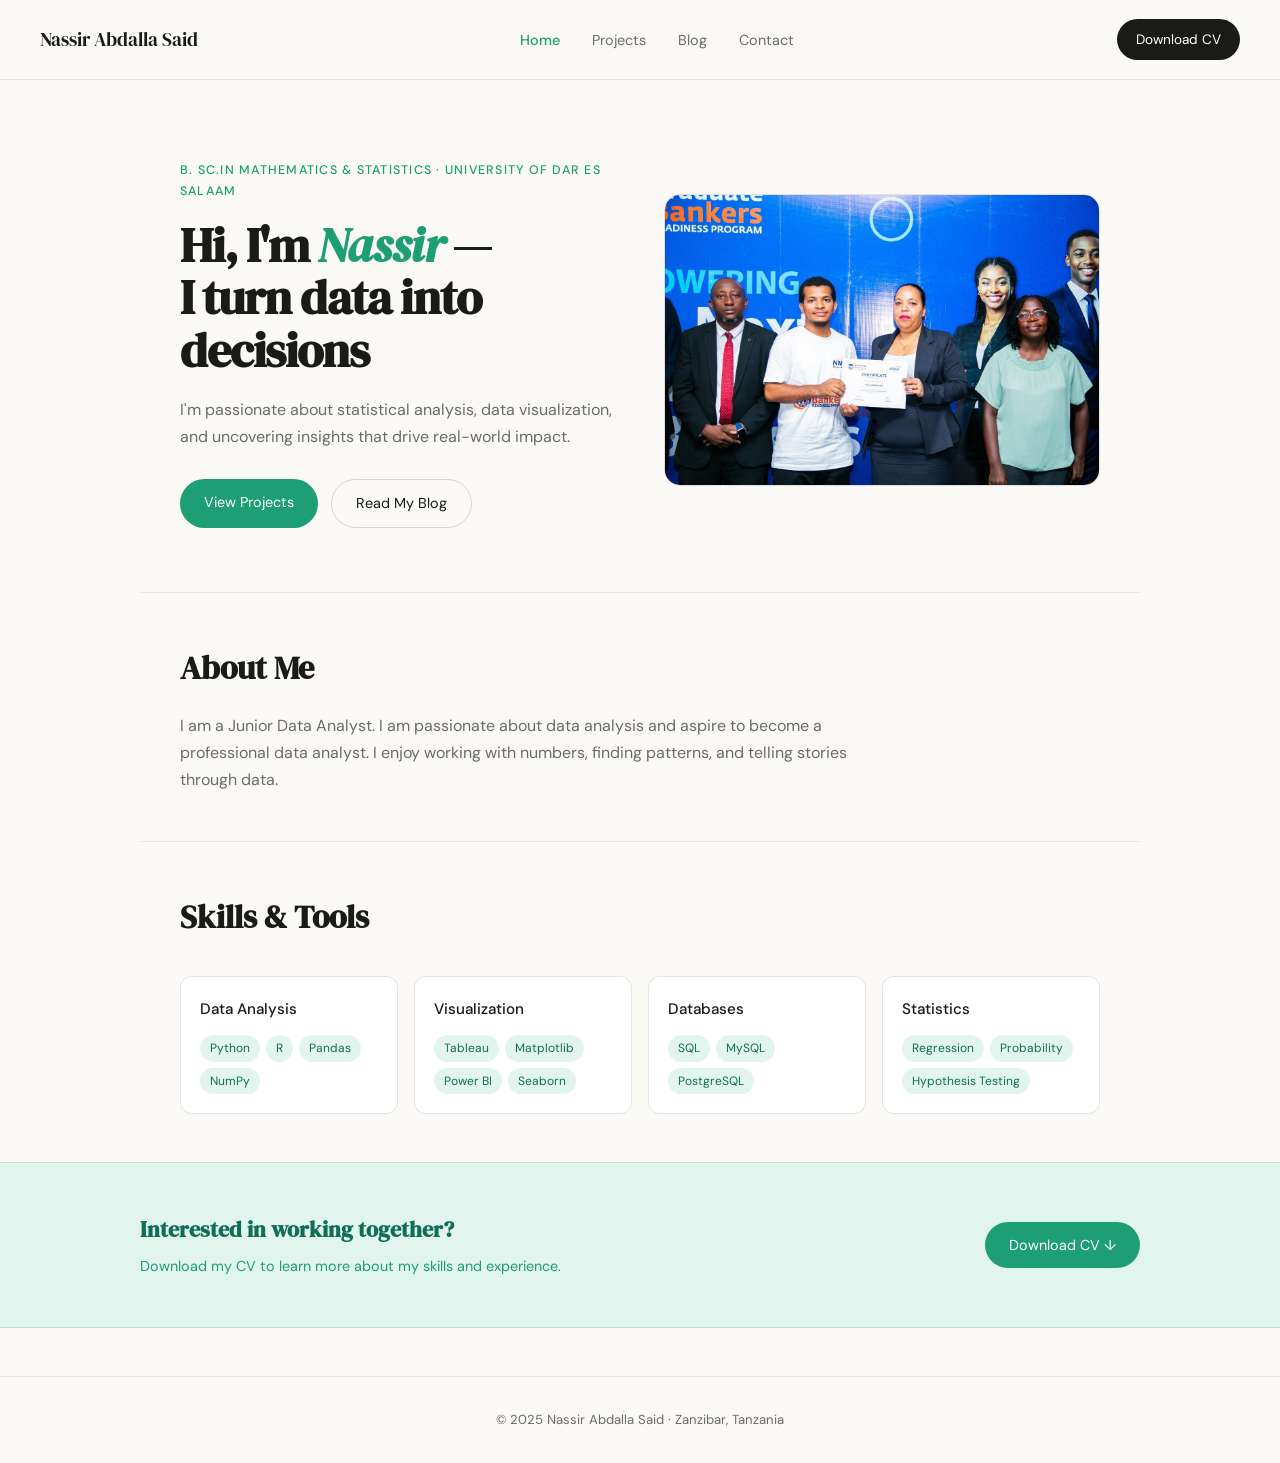
==== index.html @ 29805b3f "Initial portfolio commit" ====
<!DOCTYPE html>
<html lang="en">
<head>
  <meta charset="UTF-8" />
  <meta name="viewport" content="width=device-width, initial-scale=1.0"/>
  <title>Nassir Abdalla Said | Data Analyst</title>
  <link rel="stylesheet" href="css/style.css" />
  <link href="https://fonts.googleapis.com/css2?family=DM+Serif+Display:ital@0;1&family=DM+Sans:wght@300;400;500&display=swap" rel="stylesheet"/>
</head>
<body>

  <!-- NAVIGATION -->
  <nav class="navbar">
    <div class="nav-logo">Nassir Abdalla Said</div>
    <ul class="nav-links">
      <li><a href="index.html">Home</a></li>
      <li><a href="pages/projects.html">Projects</a></li>
      <li><a href="pages/blog.html">Blog</a></li>
      <li><a href="pages/contact.html">Contact</a></li>
    </ul>
    <a href="images/cv.pdf" download class="nav-btn">Download CV</a>
    <div class="hamburger" id="hamburger">&#9776;</div>
  </nav>

  <!-- HERO -->
  <section class="hero">
    <div class="hero-text">
      <p class="hero-tag">B. Sc.in Mathematics & Statistics · University of Dar es Salaam</p>
      <h1>Hi, I'm <em>Nassir</em> —<br/>I turn data into decisions</h1>
      <p class="hero-sub">I'm passionate about statistical analysis, data visualization, and uncovering insights that drive real-world impact.</p>
      <div class="hero-btns">
        <a href="pages/projects.html" class="btn-primary">View Projects</a>
        <a href="pages/blog.html" class="btn-secondary">Read My Blog</a>
      </div>
    </div>
    <div class="hero-image">
      <img src="images/profile.jpg" alt="Nassir Abdalla Said" />
    </div>
  </section>

  <!-- ABOUT -->
  <section class="about">
    <h2>About Me</h2>
    <p>I am a Junior Data Analyst. I am passionate about data analysis and aspire to become a professional data analyst. I enjoy working with numbers, finding patterns, and telling stories through data.</p>
  </section>

  <!-- SKILLS -->
  <section class="skills">
    <h2>Skills & Tools</h2>
    <div class="skills-grid">
      <div class="skill-card">
        <h3>Data Analysis</h3>
        <div class="tags">
          <span>Python</span><span>R</span><span>Pandas</span><span>NumPy</span>
        </div>
      </div>
      <div class="skill-card">
        <h3>Visualization</h3>
        <div class="tags">
          <span>Tableau</span><span>Matplotlib</span><span>Power BI</span><span>Seaborn</span>
        </div>
      </div>
      <div class="skill-card">
        <h3>Databases</h3>
        <div class="tags">
          <span>SQL</span><span>MySQL</span><span>PostgreSQL</span>
        </div>
      </div>
      <div class="skill-card">
        <h3>Statistics</h3>
        <div class="tags">
          <span>Regression</span><span>Probability</span><span>Hypothesis Testing</span>
        </div>
      </div>
    </div>
  </section>

  <!-- CV BANNER -->
<section class="cv-banner">
  <div class="cv-banner-inner">
    <div>
      <h3>Interested in working together?</h3>
      <p>Download my CV to learn more about my skills and experience.</p>
    </div>
    <a href="images/cv.pdf" download class="btn-primary">Download CV ↓</a>
  </div>
</section>

  <!-- FOOTER -->
  <footer class="footer">
    <p>© 2025 Nassir Abdalla Said · Zanzibar, Tanzania</p>
  </footer>

  <script src="js/main.js"></script>
</body>
</html>
---- css/style.css ----
/* ── RESET & BASE ── */
*, *::before, *::after {
  box-sizing: border-box;
  margin: 0;
  padding: 0;
}

html {
  scroll-behavior: smooth;
}

body {
  font-family: 'DM Sans', sans-serif;
  background: #faf9f6;
  color: #1a1a18;
  line-height: 1.7;
}

/* ── NAVIGATION ── */
.navbar {
  display: flex;
  align-items: center;
  justify-content: space-between;
  padding: 1.2rem 2.5rem;
  border-bottom: 0.5px solid rgba(0,0,0,0.1);
  background: #faf9f6;
  position: sticky;
  top: 0;
  z-index: 100;
}

.nav-logo {
  font-family: 'DM Serif Display', serif;
  font-size: 1.2rem;
}

.nav-links {
  display: flex;
  gap: 2rem;
  list-style: none;
}

.nav-links a {
  font-size: 0.9rem;
  color: #6b6b67;
  text-decoration: none;
  transition: color 0.2s;
}

.nav-links a:hover {
  color: #1D9E75;
}

.nav-btn {
  background: #1a1a18;
  color: #fff;
  padding: 0.55rem 1.2rem;
  border-radius: 99px;
  font-size: 0.85rem;
  text-decoration: none;
  transition: opacity 0.2s;
}

.nav-btn:hover {
  opacity: 0.8;
}

.hamburger {
  display: none;
  font-size: 1.5rem;
  cursor: pointer;
}

/* ── HERO ── */
.hero {
  display: grid;
  grid-template-columns: 1fr 1fr;
  align-items: center;
  gap: 3rem;
  padding: 5rem 2.5rem 4rem;
  max-width: 1000px;
  margin: 0 auto;
}

.hero-tag {
  font-size: 0.78rem;
  font-weight: 500;
  letter-spacing: 0.1em;
  text-transform: uppercase;
  color: #1D9E75;
  margin-bottom: 1rem;
}

.hero h1 {
  font-family: 'DM Serif Display', serif;
  font-size: 3rem;
  line-height: 1.1;
  letter-spacing: -0.02em;
  margin-bottom: 1.2rem;
}

.hero h1 em {
  font-style: italic;
  color: #1D9E75;
}

.hero-sub {
  font-size: 1rem;
  color: #6b6b67;
  margin-bottom: 1.8rem;
}

.hero-btns {
  display: flex;
  gap: 0.8rem;
  flex-wrap: wrap;
}

.btn-primary {
  background: #1D9E75;
  color: #fff;
  padding: 0.7rem 1.5rem;
  border-radius: 99px;
  font-size: 0.9rem;
  text-decoration: none;
  transition: opacity 0.2s;
}

.btn-primary:hover {
  opacity: 0.85;
}

.btn-secondary {
  background: transparent;
  color: #1a1a18;
  border: 1px solid rgba(0,0,0,0.15);
  padding: 0.7rem 1.5rem;
  border-radius: 99px;
  font-size: 0.9rem;
  text-decoration: none;
  transition: border-color 0.2s;
}

.btn-secondary:hover {
  border-color: #1D9E75;
  color: #1D9E75;
}

.hero-image img {
  width: 100%;
  border-radius: 16px;
  object-fit: cover;
  max-height: 420px;
  border: 0.5px solid rgba(0,0,0,0.1);
}

/* ── ABOUT ── */
.about {
  max-width: 1000px;
  margin: 0 auto;
  padding: 3rem 2.5rem;
  border-top: 0.5px solid rgba(0,0,0,0.08);
}

.about h2 {
  font-family: 'DM Serif Display', serif;
  font-size: 2rem;
  margin-bottom: 1rem;
}

.about p {
  font-size: 1rem;
  color: #6b6b67;
  max-width: 680px;
}

/* ── SKILLS ── */
.skills {
  max-width: 1000px;
  margin: 0 auto;
  padding: 3rem 2.5rem;
  border-top: 0.5px solid rgba(0,0,0,0.08);
}

.skills h2 {
  font-family: 'DM Serif Display', serif;
  font-size: 2rem;
  margin-bottom: 0.4rem;
}

.skills-grid {
  display: grid;
  grid-template-columns: repeat(auto-fit, minmax(200px, 1fr));
  gap: 16px;
  margin-top: 2rem;
}

.skill-card {
  background: #fff;
  border: 0.5px solid rgba(0,0,0,0.1);
  border-radius: 12px;
  padding: 1.2rem;
}

.skill-card h3 {
  font-size: 0.95rem;
  font-weight: 500;
  margin-bottom: 0.8rem;
}

.tags {
  display: flex;
  flex-wrap: wrap;
  gap: 6px;
}

.tags span {
  font-size: 0.75rem;
  background: #E1F5EE;
  color: #0F6E56;
  padding: 3px 10px;
  border-radius: 99px;
}

/* ── FOOTER ── */
.footer {
  text-align: center;
  padding: 2rem;
  font-size: 0.82rem;
  color: #6b6b67;
  border-top: 0.5px solid rgba(0,0,0,0.08);
  margin-top: 3rem;
}

/* ── RESPONSIVE ── */
@media (max-width: 768px) {
  .hero {
    grid-template-columns: 1fr;
    padding: 3rem 1.5rem;
  }

  .hero-image {
    order: -1;
  }

  .hero h1 {
    font-size: 2.2rem;
  }

  .nav-links {
    display: none;
    flex-direction: column;
    position: absolute;
    top: 65px;
    left: 0;
    right: 0;
    background: #faf9f6;
    padding: 1rem 2.5rem;
    border-bottom: 0.5px solid rgba(0,0,0,0.1);
    gap: 1rem;
  }

  .nav-links.open {
    display: flex;
  }

  .hamburger {
    display: block;
  }

  .nav-btn {
    display: none;
  }
}


/* ── ANIMATIONS ── */
.fade-in {
  opacity: 0;
  transform: translateY(20px);
  transition: opacity 0.6s ease, transform 0.6s ease;
}

.fade-in.visible {
  opacity: 1;
  transform: translateY(0);
}

/* ── PAGE HEADER ── */
.page-header {
  max-width: 1000px;
  margin: 0 auto;
  padding: 4rem 2.5rem 2rem;
}

.page-header h1 {
  font-family: 'DM Serif Display', serif;
  font-size: 2.8rem;
  line-height: 1.1;
  letter-spacing: -0.02em;
  margin-bottom: 1rem;
}

.page-header h1 em {
  font-style: italic;
  color: #1D9E75;
}

/* ── PROJECTS ── */
.projects-section {
  max-width: 1000px;
  margin: 0 auto;
  padding: 2rem 2.5rem 4rem;
}

.projects-grid {
  display: grid;
  grid-template-columns: repeat(auto-fit, minmax(280px, 1fr));
  gap: 20px;
}

.project-card {
  background: #fff;
  border: 0.5px solid rgba(0,0,0,0.1);
  border-radius: 14px;
  padding: 1.5rem;
  transition: border-color 0.2s;
  display: flex;
  flex-direction: column;
  gap: 0.8rem;
}

.project-card:hover {
  border-color: #1D9E75;
}

.project-tag {
  font-size: 0.72rem;
  font-weight: 500;
  letter-spacing: 0.08em;
  text-transform: uppercase;
  color: #1D9E75;
}

.project-card h3 {
  font-size: 1rem;
  font-weight: 500;
}

.project-card p {
  font-size: 0.88rem;
  color: #6b6b67;
  line-height: 1.6;
  flex: 1;
}

.project-links {
  display: flex;
  gap: 0.6rem;
  margin-top: 0.5rem;
}

/* ── BLOG ── */
.blog-section {
  max-width: 720px;
  margin: 0 auto;
  padding: 2rem 2.5rem 4rem;
  display: flex;
  flex-direction: column;
  gap: 0;
}

.blog-card {
  padding: 2rem 0;
  border-bottom: 0.5px solid rgba(0,0,0,0.08);
}

.blog-card:last-child {
  border-bottom: none;
}

.blog-meta {
  display: flex;
  align-items: center;
  gap: 1rem;
  margin-bottom: 0.7rem;
}

.blog-category {
  font-size: 0.72rem;
  font-weight: 500;
  letter-spacing: 0.08em;
  text-transform: uppercase;
  background: #E1F5EE;
  color: #0F6E56;
  padding: 3px 10px;
  border-radius: 99px;
}

.blog-date {
  font-size: 0.82rem;
  color: #6b6b67;
}

.blog-card h2 {
  font-family: 'DM Serif Display', serif;
  font-size: 1.3rem;
  font-weight: 400;
  margin-bottom: 0.6rem;
  line-height: 1.3;
  transition: color 0.2s;
}

.blog-card:hover h2 {
  color: #1D9E75;
}

.blog-card p {
  font-size: 0.9rem;
  color: #6b6b67;
  line-height: 1.7;
  margin-bottom: 1rem;
}

.blog-read-more {
  font-size: 0.85rem;
  font-weight: 500;
  color: #1D9E75;
  text-decoration: none;
  transition: letter-spacing 0.2s;
}

.blog-read-more:hover {
  letter-spacing: 0.03em;
}

/* ── CONTACT ── */
.contact-section {
  max-width: 1000px;
  margin: 0 auto;
  padding: 2rem 2.5rem 4rem;
  display: grid;
  grid-template-columns: 1fr 1.5fr;
  gap: 4rem;
  align-items: start;
}

.contact-info {
  display: flex;
  flex-direction: column;
  gap: 1.5rem;
}

.contact-item {
  display: flex;
  align-items: flex-start;
  gap: 1rem;
}

.contact-icon {
  font-size: 1.3rem;
  margin-top: 2px;
}

.contact-item h4 {
  font-size: 0.85rem;
  font-weight: 500;
  margin-bottom: 0.2rem;
}

.contact-item p,
.contact-item a {
  font-size: 0.88rem;
  color: #6b6b67;
  text-decoration: none;
  line-height: 1.6;
}

.contact-item a:hover {
  color: #1D9E75;
}

.contact-form {
  display: flex;
  flex-direction: column;
  gap: 1.2rem;
}

.form-group {
  display: flex;
  flex-direction: column;
  gap: 0.4rem;
}

.form-group label {
  font-size: 0.85rem;
  font-weight: 500;
  color: #1a1a18;
}

.form-group input,
.form-group textarea {
  padding: 0.75rem 1rem;
  border: 0.5px solid rgba(0,0,0,0.15);
  border-radius: 8px;
  font-size: 0.9rem;
  font-family: 'DM Sans', sans-serif;
  background: #fff;
  color: #1a1a18;
  outline: none;
  transition: border-color 0.2s;
  resize: none;
}

.form-group input:focus,
.form-group textarea:focus {
  border-color: #1D9E75;
}

.contact-btn {
  width: 100%;
  padding: 0.85rem;
  font-size: 0.95rem;
  font-weight: 500;
  text-align: center;
  border: none;
  cursor: pointer;
  font-family: 'DM Sans', sans-serif;
}

.form-note {
  font-size: 0.85rem;
  text-align: center;
  min-height: 1.2rem;
}

/* ── RESPONSIVE CONTACT ── */
@media (max-width: 768px) {
  .contact-section {
    grid-template-columns: 1fr;
    gap: 2.5rem;
  }
}

/* ── ANIMATIONS ── */
@keyframes fadeSlideUp {
  from {
    opacity: 0;
    transform: translateY(30px);
  }
  to {
    opacity: 1;
    transform: translateY(0);
  }
}

.hero-text {
  animation: fadeSlideUp 0.8s ease forwards;
}

.hero-tag {
  animation: fadeSlideUp 0.6s ease forwards;
}

.hero-sub {
  animation: fadeSlideUp 1s ease forwards;
}

.hero-btns {
  animation: fadeSlideUp 1.2s ease forwards;
}

/* ── SCROLL TO TOP BUTTON ── */
.scroll-top-btn {
  position: fixed;
  bottom: 2rem;
  right: 2rem;
  width: 44px;
  height: 44px;
  border-radius: 50%;
  background: #1D9E75;
  color: #fff;
  border: none;
  font-size: 1.2rem;
  cursor: pointer;
  opacity: 0;
  pointer-events: none;
  transition: opacity 0.3s ease;
  z-index: 999;
  box-shadow: 0 4px 12px rgba(29,158,117,0.3);
}

.scroll-top-btn:hover {
  background: #0F6E56;
}

/* ── PROJECT CARD TRANSITION ── */
.project-card {
  transition: transform 0.2s ease, border-color 0.2s ease;
}

/* ── CV BANNER ── */
.cv-banner {
  background: #E1F5EE;
  border-top: 0.5px solid rgba(29,158,117,0.2);
  border-bottom: 0.5px solid rgba(29,158,117,0.2);
  padding: 3rem 2.5rem;
}

.cv-banner-inner {
  max-width: 1000px;
  margin: 0 auto;
  display: flex;
  align-items: center;
  justify-content: space-between;
  gap: 2rem;
  flex-wrap: wrap;
}

.cv-banner-inner h3 {
  font-family: 'DM Serif Display', serif;
  font-size: 1.4rem;
  margin-bottom: 0.3rem;
  color: #0F6E56;
}

.cv-banner-inner p {
  font-size: 0.9rem;
  color: #1D9E75;
}

@media (max-width: 768px) {
  .cv-banner-inner {
    flex-direction: column;
    text-align: center;
  }
}
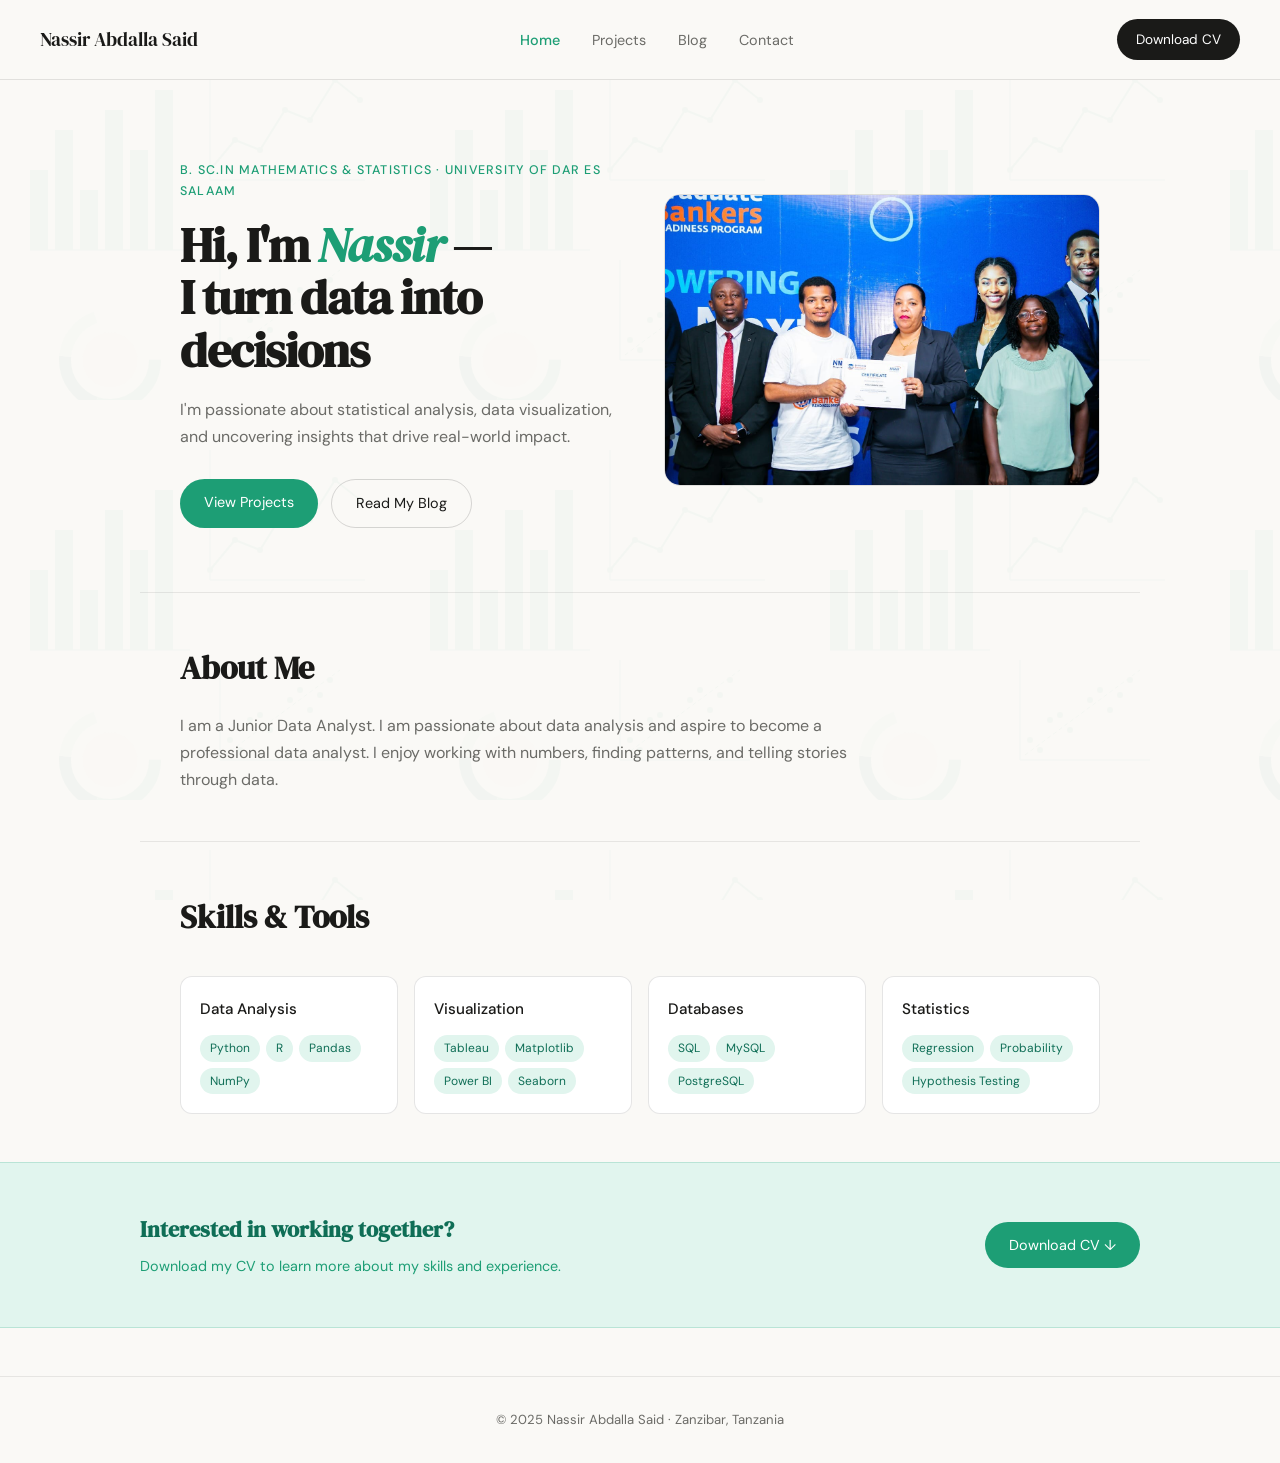
==== commit ed6f4e9a: "Add data watermark background" ====
--- a/index.html
+++ b/index.html
@@ -7,7 +7,7 @@
   <link rel="stylesheet" href="css/style.css" />
   <link href="https://fonts.googleapis.com/css2?family=DM+Serif+Display:ital@0;1&family=DM+Sans:wght@300;400;500&display=swap" rel="stylesheet"/>
 </head>
-<body>
+<body class="root-page"></body>
 
   <!-- NAVIGATION -->
   <nav class="navbar">
--- a/css/style.css
+++ b/css/style.css
@@ -634,4 +634,25 @@
     flex-direction: column;
     text-align: center;
   }
+}
+
+/* ── WATERMARK ── */
+body::before {
+  content: '';
+  position: fixed;
+  top: 0;
+  left: 0;
+  width: 100%;
+  height: 100%;
+  background-image: url('../images/watermark.svg');
+  background-repeat: repeat;
+  background-size: 400px 400px;
+  opacity: 0.03;
+  pointer-events: none;
+  z-index: 0;
+}
+
+body > * {
+  position: relative;
+  z-index: 1;
 }
